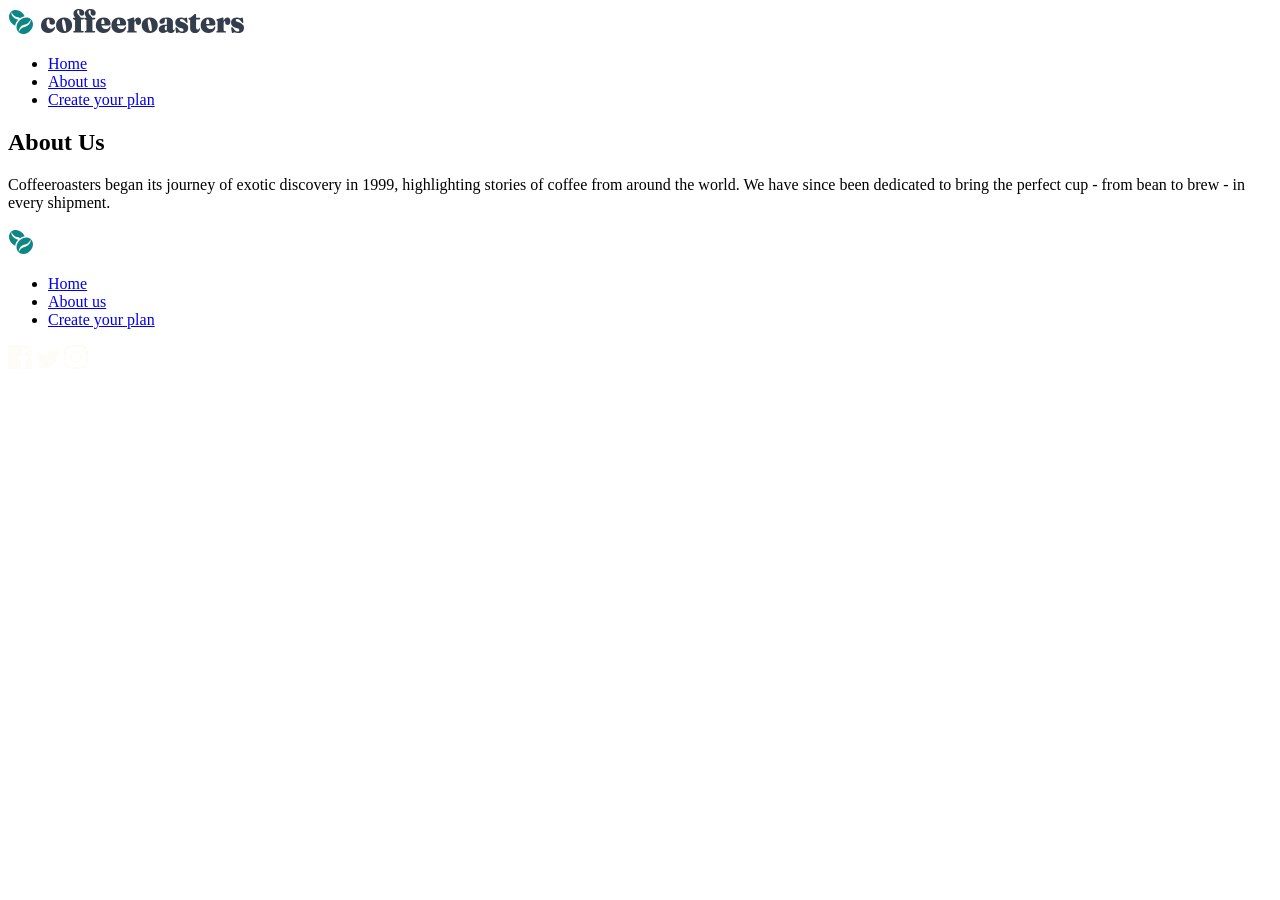
==== about.html @ aa943fb9 "Preliminary Page layouts Added the home page and is almost complete. Added the about and plan page (" ====
<!DOCTYPE html>
<html lang="en">
<head>
    <meta charset="UTF-8">
    <meta http-equiv="X-UA-Compatible" content="IE=edge">
    <meta name="viewport" content="width=device-width, initial-scale=1.0">
    <link rel="stylesheet" href="css/styles.css">
    <title>Coffeeroasters | Home</title>
</head>
<body class="container">
    <header>
        <nav>
            <div class="logo-dropdown flex">
                <a href="/home.html"><img class="logo-img" src="images/shared/desktop/logo.svg" alt="Company Logo"></a>
                <div id="nav-dropdown" class="nav-dropdown-closed"></div>
            </div>
            <div id="nav-links" class="nav-links hidden">
                <ul class="nav-ul">
                    <li><a class="nav-a" href="/home.html">Home</a></li>
                    <li><a class="nav-a" href="/about.html">About us</a></li>
                    <li><a class="nav-a" href="/plan.html">Create your plan</a></li>
                </ul>
            </div>
        </nav>
    </header>
    <main>
        <section class="about-img hero-section border-radius-10 text-cream">
            <div class="hero-section-text flow">
                <h1 class="hero-section-text-h2 ff-fraunces">About Us</h1>
                <p class="hero-section-text-p">Coffeeroasters began its journey of exotic discovery in 1999, 
                    highlighting stories of coffee from around the world. We have since been dedicated to bring 
                    the perfect cup - from bean to brew - in every shipment.
                </p>
            </div>
        </section>
    </main>
    <footer>
        <nav class="nav-footer flex bg-dark-grey-blue">
            <a href="/home.html"><img class="footer-logo-img" src="images/shared/desktop/logo-white-text.svg" alt="Company Logo"></a>
            <div class="nav-footer-links">
                <ul class="nav-footer-links-ul flex">
                    <li><a class="nav-footer-links-a" href="/home.html">Home</a></li>
                    <li><a class="nav-footer-links-a" href="/about.html">About us</a></li>
                    <li><a class="nav-footer-links-a" href="/plan.html">Create your plan</a></li>
                </ul>
            </div>
            <div class="social-media-links flex">
                <a href="#"><svg xmlns="http://www.w3.org/2000/svg" width="24" height="24"><path fill="#FEFCF7" d="M22.675 0H1.325C.593 0 0 .593 0 1.325v21.351C0 23.407.593 24 1.325 24H12.82v-9.294H9.692v-3.622h3.128V8.413c0-3.1 1.893-4.788 4.659-4.788 1.325 0 2.463.099 2.795.143v3.24l-1.918.001c-1.504 0-1.795.715-1.795 1.763v2.313h3.587l-.467 3.622h-3.12V24h6.116c.73 0 1.323-.593 1.323-1.325V1.325C24 .593 23.407 0 22.675 0z"/></svg></a>
                <a href="#"><svg xmlns="http://www.w3.org/2000/svg" width="24" height="20"><path fill="#FEFCF7" d="M24 2.557a9.83 9.83 0 01-2.828.775A4.932 4.932 0 0023.337.608a9.864 9.864 0 01-3.127 1.195A4.916 4.916 0 0016.616.248c-3.179 0-5.515 2.966-4.797 6.045A13.978 13.978 0 011.671 1.149a4.93 4.93 0 001.523 6.574 4.903 4.903 0 01-2.229-.616c-.054 2.281 1.581 4.415 3.949 4.89a4.935 4.935 0 01-2.224.084 4.928 4.928 0 004.6 3.419A9.9 9.9 0 010 17.54a13.94 13.94 0 007.548 2.212c9.142 0 14.307-7.721 13.995-14.646A10.025 10.025 0 0024 2.557z"/></svg></a>
                <a href="#"><svg xmlns="http://www.w3.org/2000/svg" width="24" height="24"><path fill="#FEFCF7" d="M12 2.163c3.204 0 3.584.012 4.85.07 3.252.148 4.771 1.691 4.919 4.919.058 1.265.069 1.645.069 4.849 0 3.205-.012 3.584-.069 4.849-.149 3.225-1.664 4.771-4.919 4.919-1.266.058-1.644.07-4.85.07-3.204 0-3.584-.012-4.849-.07-3.26-.149-4.771-1.699-4.919-4.92-.058-1.265-.07-1.644-.07-4.849 0-3.204.013-3.583.07-4.849.149-3.227 1.664-4.771 4.919-4.919 1.266-.057 1.645-.069 4.849-.069zM12 0C8.741 0 8.333.014 7.053.072 2.695.272.273 2.69.073 7.052.014 8.333 0 8.741 0 12c0 3.259.014 3.668.072 4.948.2 4.358 2.618 6.78 6.98 6.98C8.333 23.986 8.741 24 12 24c3.259 0 3.668-.014 4.948-.072 4.354-.2 6.782-2.618 6.979-6.98.059-1.28.073-1.689.073-4.948 0-3.259-.014-3.667-.072-4.947-.196-4.354-2.617-6.78-6.979-6.98C15.668.014 15.259 0 12 0zm0 5.838a6.162 6.162 0 100 12.324 6.162 6.162 0 000-12.324zM12 16a4 4 0 110-8 4 4 0 010 8zm6.406-11.845a1.44 1.44 0 100 2.881 1.44 1.44 0 000-2.881z"/></svg></a>
            </div>
        </nav>
    </footer>
    <script src="JS/app.js"></script>
</body>
</html>
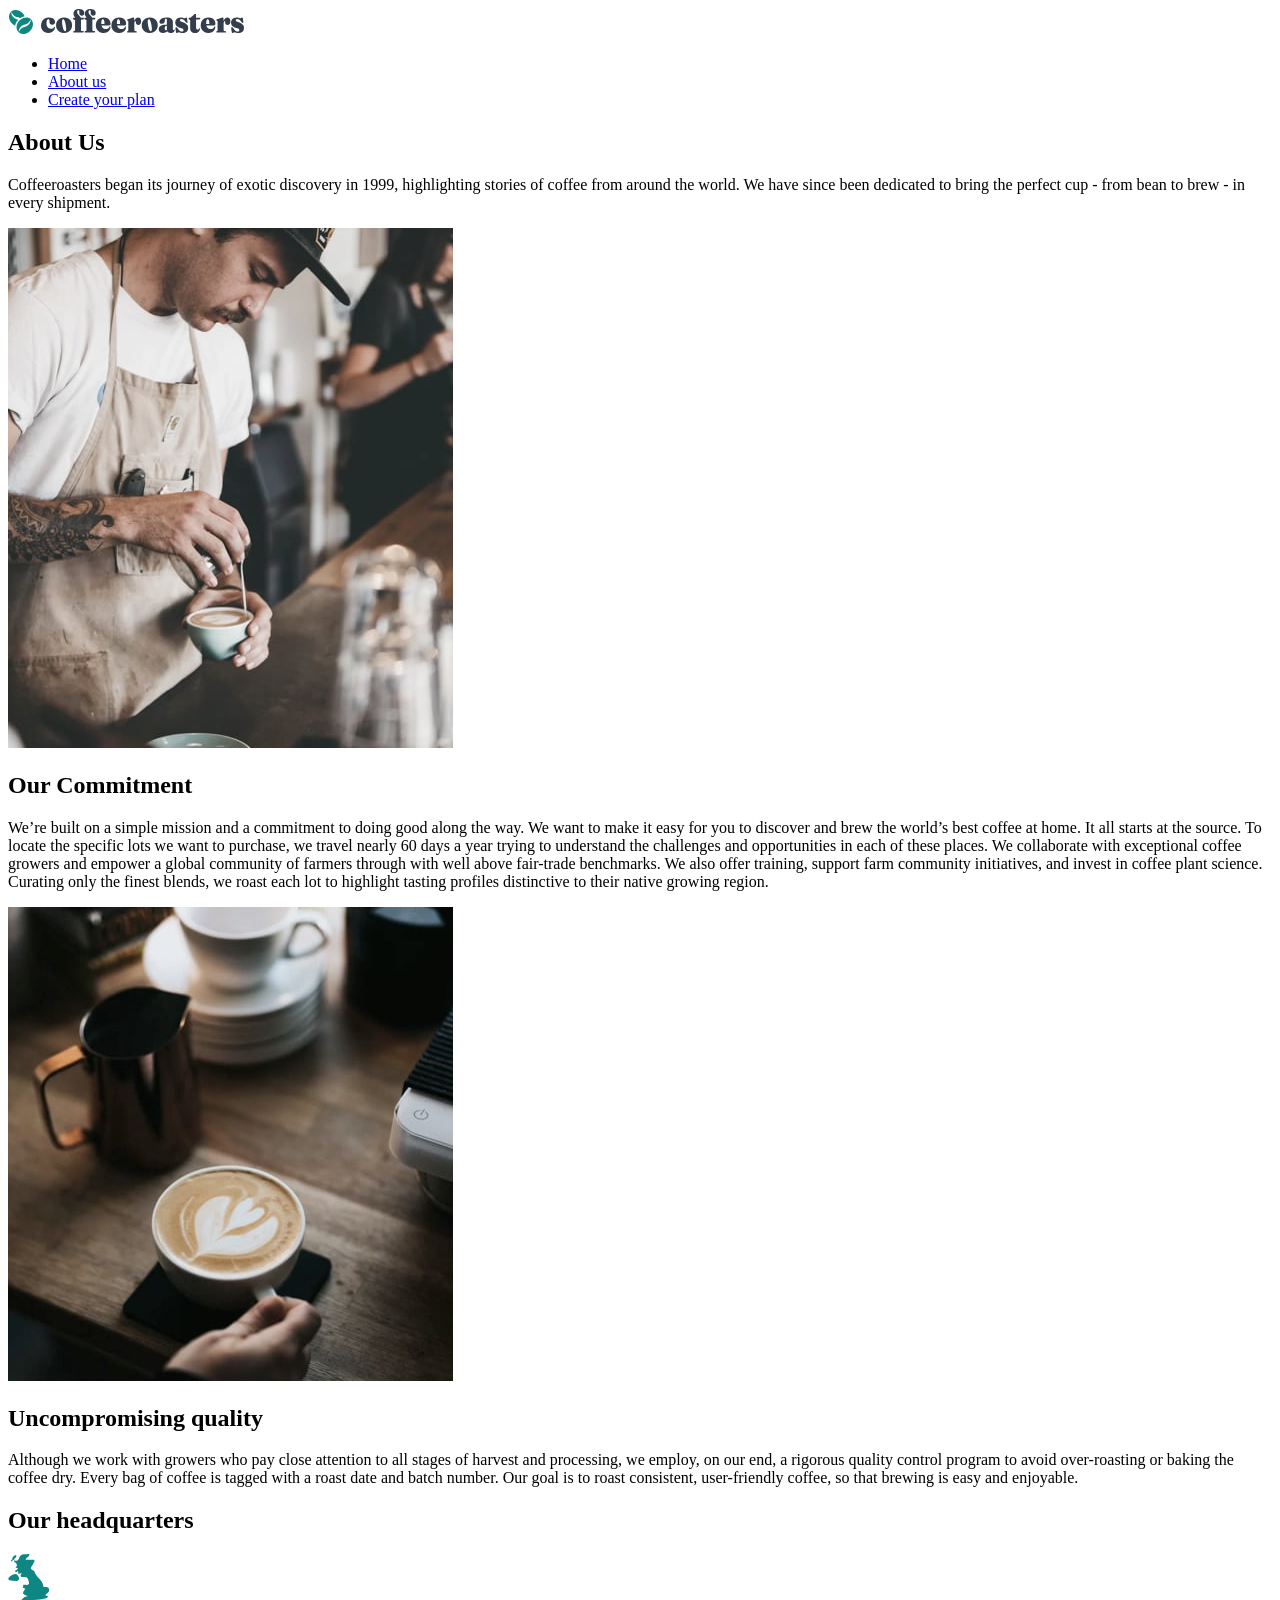
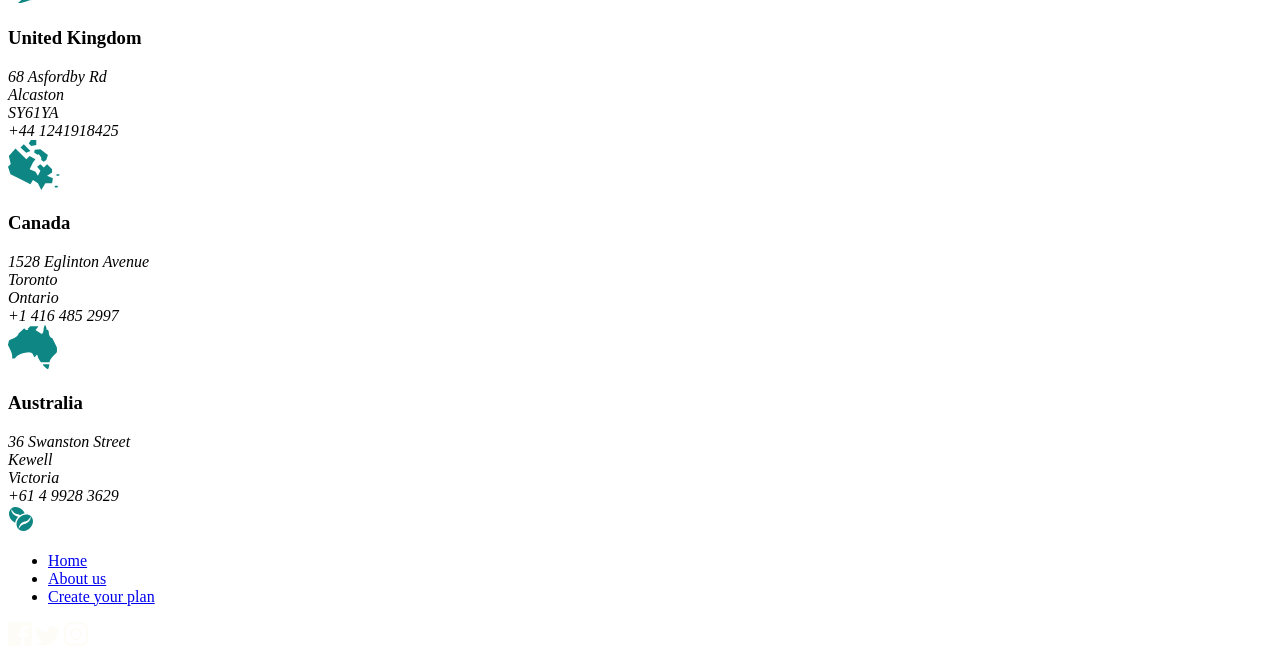
==== commit ba0d8b9c: "About Page Completed" ====
--- a/about.html
+++ b/about.html
@@ -23,6 +23,7 @@
             </div>
         </nav>
     </header>
+
     <main>
         <section class="about-img hero-section border-radius-10 text-cream">
             <div class="hero-section-text flow">
@@ -33,7 +34,88 @@
                 </p>
             </div>
         </section>
+
+        <section class="our-commitment flex">
+            <picture class="our-commitment-picture">
+                <source class="our-commitment-img" media="(min-width: 1280px)" srcset="images/about/desktop/image-commitment.jpg">
+                <source class="our-commitment-img" media="(min-width: 768px)" srcset="images/about/tablet/image-commitment.jpg">
+                <img class="our-commitment-img" src="images/about/mobile/image-commitment.jpg" alt="">
+            </picture>
+            <div class="our-commitment-text">
+                <h2 class="our-commitment-text-h2 ff-fraunces">Our Commitment</h2>
+                <p class="our-commitment-text-p">
+                    We’re built on a simple mission and a commitment to doing 
+                    good along the way. We want to make it easy for you to discover 
+                    and brew the world’s best coffee at home. It all starts at the 
+                    source. To locate the specific lots we want to purchase, we travel 
+                    nearly 60 days a year trying to understand the challenges and opportunities 
+                    in each of these places. We collaborate with exceptional coffee growers 
+                    and empower a global community of farmers through with well above 
+                    fair-trade benchmarks. We also offer training, support farm community 
+                    initiatives, and invest in coffee plant science. Curating only the finest 
+                    blends, we roast each lot to highlight tasting profiles distinctive to 
+                    their native growing region.
+                </p>
+            </div>
+        </section>
+
+        <section class="quality text-cream ">
+            <picture class="quality-picture">
+                <source class="quality-img" media="(min-width: 1280px)" srcset="images/about/desktop/image-quality.jpg">
+                <source class="quality-img" media="(min-width: 768px)" srcset="images/about/tablet/image-quality.jpg">
+                <img class="quality-img" src="images/about/mobile/image-quality.jpg" alt="">
+            </picture>
+            <div class="bg-dark-grey-blue border-radius-10">
+                <div class="quality-text flow">
+                    <h2 class="quality-h2 ff-fraunces">Uncompromising quality</h2>
+                    <p class="quality-p">Although we work with growers who pay close attention to
+                        all stages of harvest and processing, we employ, on our end, a rigorous
+                        quality control program to avoid over-roasting or baking the coffee dry.
+                        Every bag of coffee is tagged with a roast date and batch number. Our goal
+                        is to roast consistent, user-friendly coffee, so that brewing is easy and enjoyable.
+                    </p>
+                </div>
+            </div>
+        </section>
+
+        <section class="our-headquarters three-item-layout">
+            <h2 class="ff-fraunces text-grey">Our headquarters</h2>
+            <div class="three-item-layout-container flex">
+                <div class="three-item-layout-item flow">
+                    <img class="our-headquarters-img" src="images/about/desktop/illustration-uk.svg">
+                    <h3 class="ff-fraunces fs-600">United Kingdom</h3>
+                    <address>
+                        68 Asfordby Rd<br>
+                        Alcaston<br>
+                        SY61YA<br>
+                        +44 1241918425
+                    </address>
+                </div>
+                <div class="three-item-layout-item flow">
+                    <img class="our-headquarters-img" src="images/about/desktop/illustration-canada.svg">
+                    <h3 class="ff-fraunces fs-600">Canada</h3>
+                    <address>
+                        1528 Eglinton Avenue<br>
+                        Toronto<br>
+                        Ontario<br>
+                        +1 416 485 2997
+                    </address>
+                </div>
+                <div class="three-item-layout-item flow">
+                    <img class="our-headquarters-img" src="images/about/desktop/illustration-australia.svg">
+                    <h3 class="ff-fraunces fs-600">Australia</h3>
+                    <address>
+                        36 Swanston Street<br>
+                        Kewell<br>
+                        Victoria<br>
+                        +61 4 9928 3629
+                    </address>
+                </div>
+            </div>
+        </section>
+       
     </main>
+
     <footer>
         <nav class="nav-footer flex bg-dark-grey-blue">
             <a href="/home.html"><img class="footer-logo-img" src="images/shared/desktop/logo-white-text.svg" alt="Company Logo"></a>
@@ -51,6 +133,6 @@
             </div>
         </nav>
     </footer>
-    <script src="JS/app.js"></script>
+    <script src="js/app.js"></script>
 </body>
 </html>
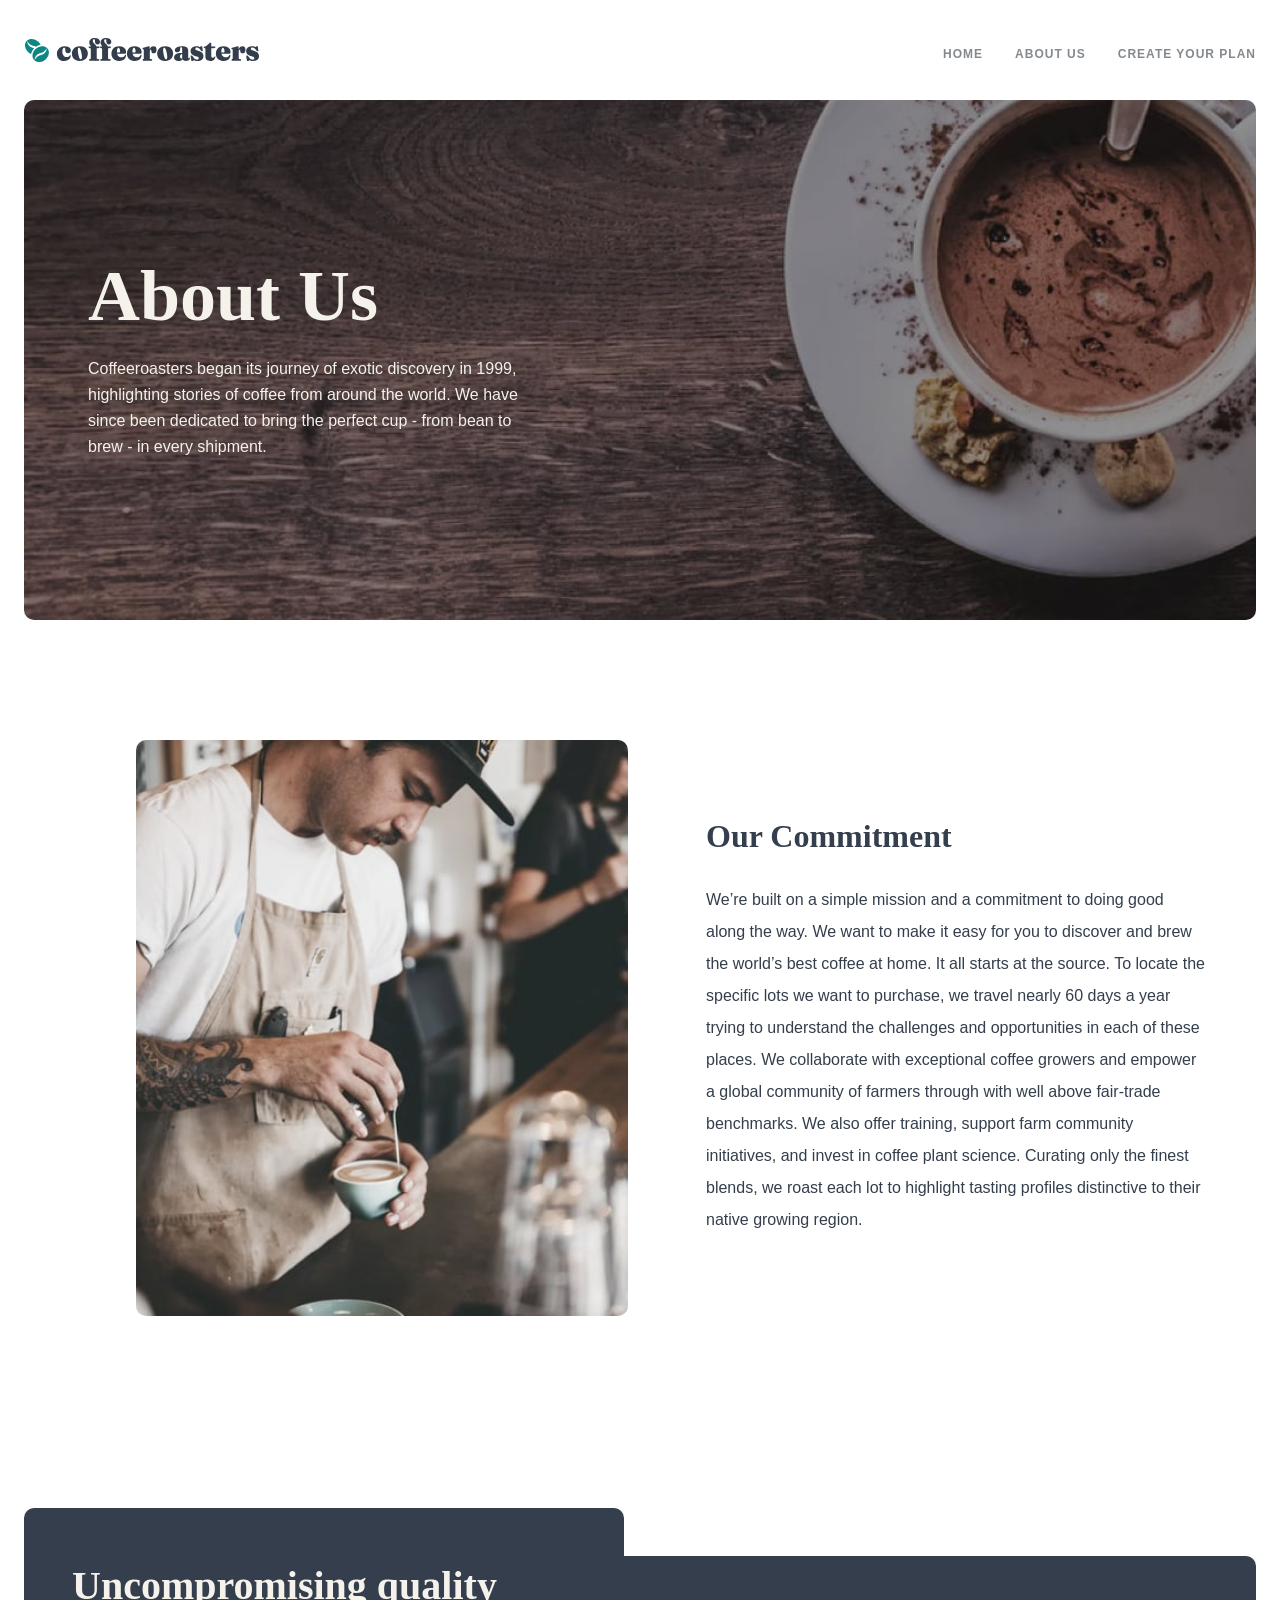
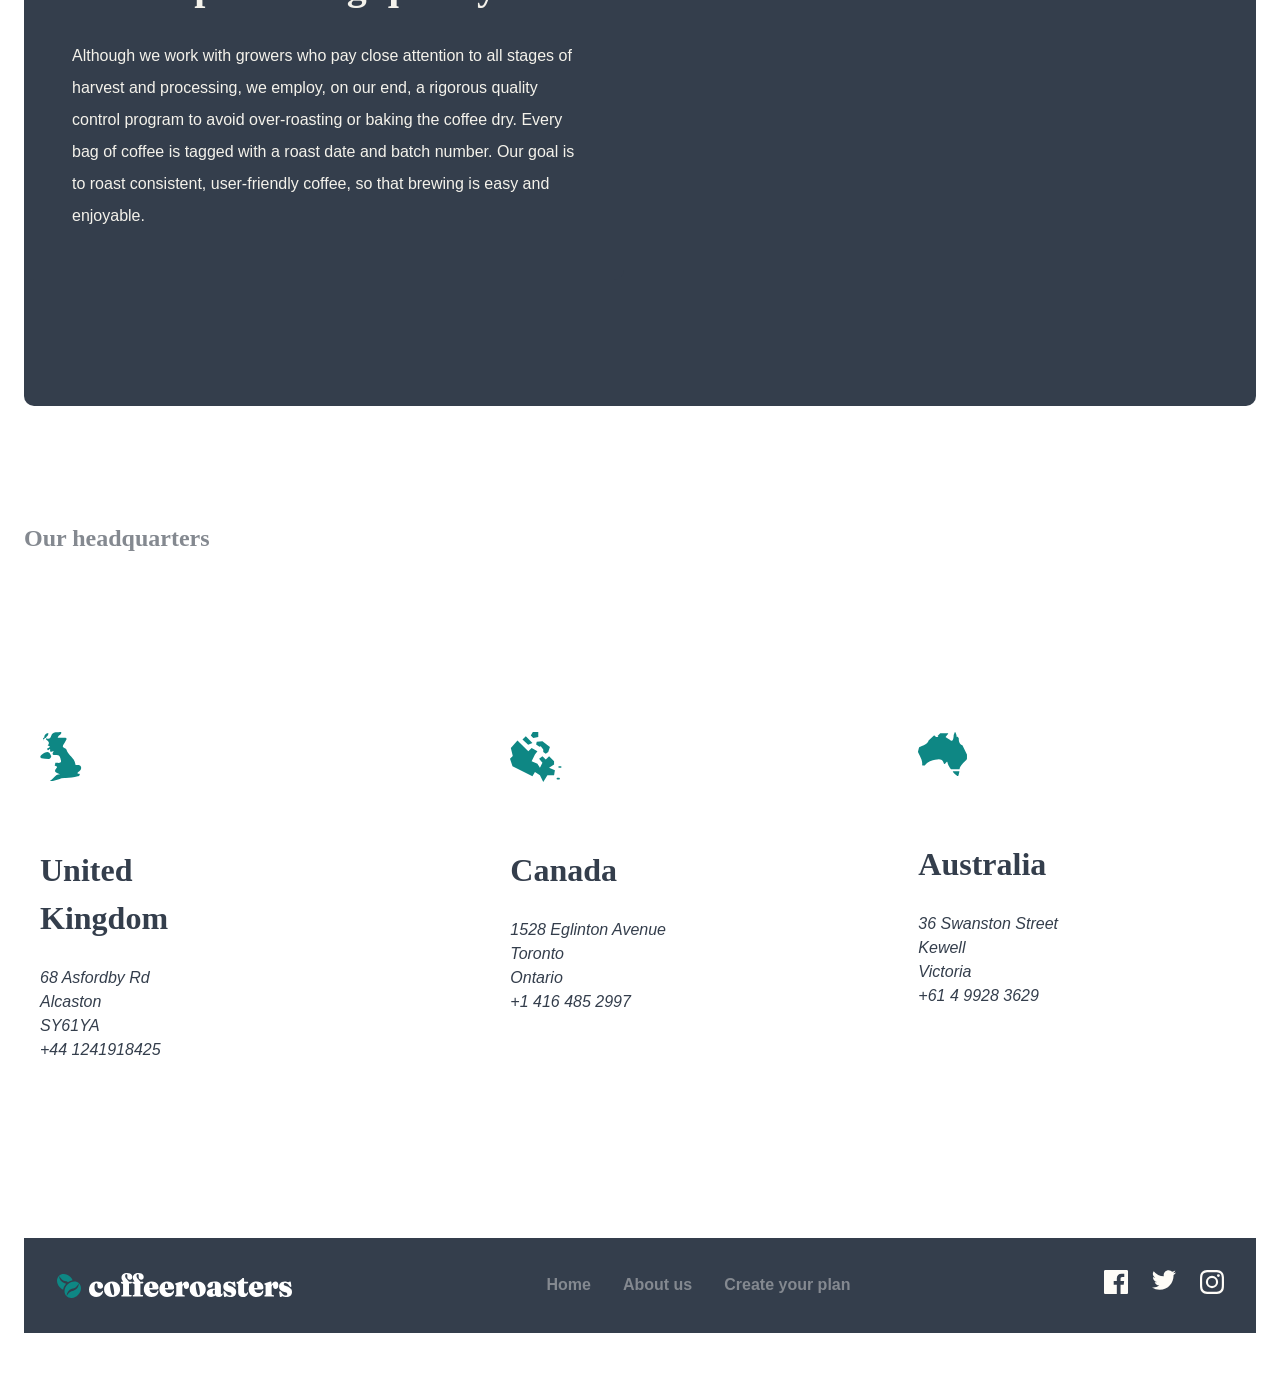
==== commit 92d8393c: "Functionality in create plan added" ====
--- a/about.html
+++ b/about.html
@@ -80,7 +80,7 @@
 
         <section class="our-headquarters three-item-layout">
             <h2 class="ff-fraunces text-grey">Our headquarters</h2>
-            <div class="three-item-layout-container flex">
+            <div class="three-item-layout-container about flex">
                 <div class="three-item-layout-item flow">
                     <img class="our-headquarters-img" src="images/about/desktop/illustration-uk.svg">
                     <h3 class="ff-fraunces fs-600">United Kingdom</h3>
--- a/css/styles.css
+++ b/css/styles.css
@@ -0,0 +1,874 @@
+@import url('https://fonts.googleapis.com/css2?family=Barlow:wght@400;700&family=Fraunces:opsz,wght@9..144,400;9..144,700;9..144,900&display=swap');
+
+:root{
+
+    /* Colors */
+    --clr-dark-cyan: 179, 81%, 29%;
+    --clr-light-cyan: 178, 55%, 61%;
+    --clr-dark-grey-blue: 215, 19%, 25%;
+    --clr-pale-orange: 25, 94%, 86%;
+    --clr-light-cream: 43, 78%, 98%;
+    --clr-grey: 215, 5%, 54%;
+    --clr-cream: 43, 30%, 94%;
+
+    /* font-family */
+    --ff-barlow: 'Barlow', sans-serif;
+    --ff-fraunces: 'Fraunces', serif;
+
+    /* font-sizes */
+    --fs-900: 9.375rem;
+    --fs-800: 4.5rem;
+    --fs-700: 2.5rem;
+    --fs-600: 2rem;
+    --fs-500: 1.5rem;
+    --fs-400: 1rem;
+    --fs-300: .75rem;
+
+    /* line-heights */
+    --line-h-800: 4.5rem;   /*h1*/
+    --line-h-700: 3rem;     /*h2*/
+    --line-h-600: 2.25rem;  /*h3*/
+    --line-h-500: 2rem;     /*h4*/
+    --line-h-400: 1.625rem; /*p*/
+    --line-h-300: .9375rem; /*nav*/
+    
+    /* font-weight */
+    --fw-black: 900;
+    --fw-bold: 700;
+    --fw-regular: 400;   
+}
+
+/* ------------------- */
+/* Resets              */
+/* ------------------- */
+
+/* Box sizing */
+*, 
+*::before, 
+*::after{
+    box-sizing: border-box;
+}
+
+/* Reset Margins */
+h1, 
+h2, 
+h3, 
+h4, 
+h5, 
+h6, 
+p, 
+figure, 
+picture{
+    margin: 0
+}
+
+/* sets up the body */
+
+body{
+    margin-inline: auto;
+    line-height: 1.5;
+    color: hsl(var(--clr-dark-grey-blue));
+    font-family: var(--ff-barlow);
+}
+
+/* Images are now easier to work with */
+
+img, 
+picture{
+    max-width: 100%;
+    display: block;
+}
+
+/* Makes it so you don't have to set the font on these elements all the time*/
+input, 
+button, 
+select, 
+textarea{
+    font: inherit
+}
+
+/* ------------------- */
+/*      Utilities      */
+/* ------------------- */
+
+/* general */
+
+.flex {
+	display: flex;
+	gap: var(--gap, 1rem);
+}
+
+.grid {
+	display: grid;
+	gap: var(--gap, 1rem)
+}
+
+.container {
+	padding-inline: 1.5em;
+	margin-inline: auto;
+	max-width: 80rem;
+}
+
+.flow > *:not(:first-child) {
+	margin-top: 1.5rem;
+}
+
+.border-radius-10{border-radius: 0.625rem;}
+
+.border-radius-8{border-radius: .5rem;}
+
+/* colors */
+
+.bg-dark-cyan{background-color: hsl(var(--clr-dark-cyan));}
+.bg-light-cyan{background-color: hsl(var(--clr-light-cyan));}
+.bg-dark-grey-blue{background-color: hsl(var(--clr-dark-grey-blue));}
+.bg-pale-orange{background-color: hsl(var(--clr-pale-orange));}
+.bg-light-cream{background-color: hsl(var(--clr-light-cream));}
+.bg-cream{background-color: hsl(var(--clr-cream));}
+.bg-grey{background-color: hsl(var(--clr-grey));}
+
+.text-dark-cyan{color: hsl(var(--clr-dark-cyan));}
+.text-dark-grey-blue{color: hsl(var(--clr-dark-grey-blue));}
+.text-pale-orange{color: hsl(var(--clr-pale-orange));}
+.text-light-cream{color: hsl(var(--clr-light-cream));}
+.text-cream{color: hsl(var(--clr-cream));}
+.text-grey{color: hsl(var(--clr-grey));}
+
+/* typography */
+
+.uppercase{text-transform: uppercase;}
+.lowercase{text-transform: lowercase;}
+
+.ff-barlow{font-family: var(--ff-barlow);}
+.ff-fraunces{font-family: var(--ff-fraunces);}
+
+.fs-900{font-size: var(--fs-900);}
+.fs-800{font-size: var(--fs-800);}
+.fs-700{font-size: var(--fs-700);}
+.fs-600{font-size: var(--fs-600);}
+.fs-500{font-size: var(--fs-500);}
+.fs-400{font-size: var(--fs-400);}
+.fs-300{font-size: var(--fs-300);}
+
+.line-h-800{line-height: var(--line-h-800);}
+.line-h-700{line-height: var(--line-h-700);}
+.line-h-600{line-height: var(--line-h-600);}
+.line-h-500{line-height: var(--line-h-500);}
+.line-h-400{line-height: var(--line-h-400);}
+.line-h-300{line-height: var(--line-h-300);}
+
+.fw-black{font-weight: var(--fw-black);}
+.fw-bold{font-weight: var(--fw-bold);}
+.fw-regular{font-weight: var(--fw-regular);}
+
+.letter-spacing-1{letter-spacing: 1px;}
+
+.paragraph-break{
+    margin-top: 21px;
+}
+
+ul{
+    margin: 0;
+    padding: 0;
+    list-style: none;
+}
+
+a{
+    text-decoration: none;
+    transition: color 500ms;
+}
+
+a:hover{
+    color: hsl(var(--clr-dark-grey-blue));
+}
+
+/* ------------------- */
+/*      Components     */
+/* ------------------- */
+
+/*Button*/
+.btn{
+   width: 217px;
+   height: 56px;
+   border: none;
+   cursor: pointer;
+   font-size: 1.125rem;
+   transition: background-color 300ms ease-in-out;
+}
+
+.btn:hover,  
+.btn:active{
+    background-color: hsl(var(--clr-light-cyan));
+}
+
+.btn-disabled{
+    width: 217px;
+    height: 56px;
+    border: none;
+    font-size: 1.125rem;
+    background-color: hsl(var(--clr-grey));
+}
+
+/*Card*/
+.card{
+    width: 228px;
+    height: 250px; 
+    padding: 1.5rem;
+    transition: background-color 300ms ease-in-out;
+    cursor: pointer;
+}
+
+.card:hover,
+.card:focus{
+    background-color: hsl(var(--clr-pale-orange));
+}
+
+.card-active{
+    width: 228px;
+    height: 250px; 
+    padding: 1.5rem;
+    color: hsl(var(--clr-light-cream));
+    background-color: hsl(var(--clr-dark-cyan));
+    cursor: pointer;
+}
+
+/*Accordion Menu*/
+
+.accordion-menu{
+    cursor: pointer;
+}
+
+/*Color Transition*/
+.arrow path{
+    transition: fill 300ms ease-in-out;
+}
+
+/*rotate Transition*/
+.arrow-rotate{
+   transition: transform 300ms ease-in-out;
+   transform: rotate(180deg);
+}
+
+/*Hover Color Transition*/
+.accordion-menu:hover .arrow path,
+.accordion-menu:focus .arrow path{
+    fill: hsl(var(--clr-light-cyan));
+}
+
+.accordion-menu-disabled{
+    opacity: .5;
+    cursor: default;
+}
+
+
+/*Header - All Pages*/
+nav{
+    margin-top: 2rem;
+}
+.logo-dropdown{
+    justify-content: space-between;
+    align-items: center;
+}
+
+.logo-img{
+    width: 165px;
+}
+
+.nav-dropdown-closed, 
+.nav-dropdown-opened{
+    background-size: cover;
+    background-repeat: no-repeat;
+    background-position: center;
+}
+
+.nav-dropdown-closed{
+    background-image: url(../images/shared/mobile/icon-hamburger.svg);
+    width: 16px;
+    height: 15px;
+   
+}
+
+.nav-dropdown-opened{
+    background-image: url(../images/shared/mobile/icon-close.svg);
+    width: 14px;
+    height: 13px;
+}
+
+.nav-links{
+    padding-top: 5rem;
+    position: fixed;
+    top: 4rem;
+    right: 0;
+    left: 0;
+    bottom: 0;
+    text-align: center;
+    background: linear-gradient(white 30%, hsl(0, 0%, 59%, .5));
+}
+
+.nav-ul{
+    font-family: var(--ff-fraunces);
+    font-weight: var(--fw-bold);
+    font-size: var(--fs-500);
+    letter-spacing: 1px;
+    
+}
+
+.nav-ul *:not(:first-child) {
+    margin-top: 1rem;
+}
+
+.nav-a{
+    color: hsl(var(--clr-dark-grey-blue))
+}
+
+.hidden{
+    display: none;
+}
+
+
+/*Hero Section - All Pages*/
+
+main{
+    text-align: center;
+}
+
+.home-img{
+    background-image: url(../images/home/mobile/image-hero-coffeepress.jpg);
+}
+.about-img{
+    background-image: url(../images/about/mobile/image-hero-whitecup.jpg);
+}
+.plan-img{
+    background-image: url(../images/plan/mobile/image-hero-blackcup.jpg);
+}
+
+.hero-section{
+    margin: 2em 0 4em 0;
+    padding: 6em 1.5em;
+    background-size: cover;
+}
+.hero-section-text{
+    max-width: 20rem;
+    margin-inline: auto;
+}
+
+.hero-section-text-h2{
+    font-size: var(--fs-700);
+    line-height: var(--line-h-700);
+}
+.hero-section-text-p{
+    font-size: var(--fs-300);
+    line-height: var(--line-h-400);
+}
+
+/* ------------------- */
+/*      Home Layout    */
+/* ------------------- */
+
+/*Main - our collection*/
+
+.coffee-choices{
+    flex-direction: column;
+    align-items: center;
+    text-align: center;
+}
+
+.coffee-choice-item{
+   margin-bottom: 3rem;
+}
+
+.coffee-choice-img{
+    display: inline-block;
+    width: 60%;
+    max-width: 255px;
+}
+
+.coffee-choice-text{
+    max-width: 280px;
+}
+
+/*Main - why choose us*/
+.why-choose-us{
+    position: relative;
+}
+.why-choose-us-h2{
+    font-size: var(--fs-600);
+}
+.why-choose-us-p{
+    margin-inline: auto;
+    max-width: 550px;
+}
+.card-home-main{
+    position: absolute;
+    top: -20rem;
+    z-index: -1;
+    height: 880px;
+    padding: 4rem 1.5rem;
+    width: 100%;
+}
+.cards{
+    margin-top: 28rem;
+}
+
+.card-home{
+    margin: 1rem 2rem;
+    padding: 4rem 2rem;
+}
+
+
+.card-home > *:not(:first-child),
+.card-home-text > *:not(:first-child){
+	margin-top: 1.5rem;
+}
+
+
+/*Main - How it works*/
+
+.three-item-layout{
+    margin-top: 7.5rem;
+    display: flex;
+    flex-direction: column;
+    gap: 3rem;
+    align-items: center;
+}
+
+.three-item-layout-container{
+    flex-direction: column;
+}
+
+.three-item-layout-item{
+    margin-top: 4rem;
+}
+
+/* ------------------- */
+/*      About Layout   */
+/* ------------------- */
+
+/*Main*/
+
+.our-commitment{
+    margin-top: 7.5rem;
+    flex-direction: column;
+    align-items: center;
+}
+
+.our-commitment-img{
+    border-radius: .625rem;
+    margin: 0 auto;
+    width: 80%;
+    max-width: 500px;
+}
+
+
+.our-commitment-text{
+    margin-top: 3rem;
+    max-width: 500px;
+}
+
+.our-commitment-text-h2{
+    font-size: var(--fs-600);
+}
+
+.our-commitment-text-p{
+    margin-top: 2rem;
+}
+
+.quality{
+    margin-top: 12rem;
+    position: relative; 
+}
+
+.quality-img{
+    border-radius: .625rem;
+    margin-inline: auto;
+    width: 85%;
+    max-width: 700px;
+}
+
+
+.quality-text::before{
+    content: '';
+    position: absolute;
+    top: 3rem;
+    right: 0;
+    left: 0;
+    z-index: -1;
+    background-color: hsl(var(--clr-dark-grey-blue));
+    border-radius: .625rem .625rem 0 0;
+    height: 300px;
+    width: 100%;
+}
+
+.quality-text{
+    border-radius: 0 0 .625rem .625rem;
+    padding: 4rem 2rem;
+    margin: 0 auto;
+    width: 100%;
+    max-width: 600px;
+}
+
+.quality-h2{
+    font-size: var(--fs-600);
+}
+.quality-p{
+    line-height: var(--line-h-500);
+}
+
+.our-headquarters{
+    margin-top: 15rem;
+}
+.our-headquarters-img{
+    margin: 0 auto 4rem;
+}
+/*Footer - all pages*/
+
+.nav-footer{
+    margin-top: 7.5rem;
+    margin-bottom: 2rem;
+    padding: 4rem;
+    flex-direction: column;
+    align-items: center;
+    text-align: center;
+    gap: 2rem;
+}
+.nav-footer-links-ul{
+    flex-direction: column;
+    gap: 1rem;
+}
+.nav-footer-links-a{
+    color: hsl(var(--clr-grey));
+    font-weight: var(--fw-bold);
+}
+.nav-footer-links-a:hover{
+    color: hsl(var(--clr-light-cream))
+}
+.social-media-links{
+    gap: 1.5rem;
+}
+
+
+
+
+@media(min-width: 768px){ 
+    /* ------------------- */
+    /*      Home Layout    */
+    /* ------------------- */
+
+    /*Header*/
+    nav{
+        display: flex;
+        justify-content: space-between;
+        align-items: center;
+    }
+    .logo-img{
+        width: 236px;
+    }
+    .nav-dropdown-closed{
+        display: none;
+    }
+    .nav-dropdown-opened{
+        display: none;
+    }
+    .nav-links{
+        padding-top: 0;
+        position: static;
+        text-align: left;
+        background: none;
+    }
+    .nav-ul{
+        display: flex;
+        align-items: center;
+        gap: 2rem;
+        text-transform: uppercase;
+        font-family: var(--ff-barlow);
+        font-weight: var(--fw-bold);
+       
+    }
+    .nav-a{
+        color: hsl(var(--clr-grey));
+        font-size: var(--fs-300);
+        letter-spacing: 1px;
+    }
+    .nav-ul *:not(:first-child) {
+        margin-top: 0;
+    }
+
+    .hidden{
+        display: block;
+    }
+
+    /*Main*/
+
+    .home-img{
+        background-image: url(../images/home/tablet/image-hero-coffeepress.jpg);
+    }
+    .about-img{
+        background-image: url(../images/about/tablet/image-hero-whitecup.jpg);
+    }
+    .plan-img{
+        background-image: url(../images/plan/tablet/image-hero-blackcup.jpg);
+    }
+    
+    .hero-section{
+        padding: 10em 4em;
+        text-align: left;
+    }
+
+    .hero-section-text{
+        margin: 0;
+    }
+
+    /*Main - our collection*/
+
+    .coffee-choices{
+        text-align: left;
+    }
+
+    .coffee-choice-item{
+        display: flex;
+        align-items: center;
+        gap: 2.25rem;
+        
+    }
+
+    .coffee-choice-img{
+        display: block;
+    }
+
+    .coffee-choice-text{
+        display: flex;
+        flex-direction: column;
+        gap: 2rem;
+        margin-inline: 0;
+    }
+
+    /*Main - why choose us*/
+
+    .cards{
+        margin-inline: auto;
+    }
+    .card-home-main{
+        height: 700px;
+    }
+
+    .card-home{
+        display: flex;
+        align-items: center;
+        justify-content: center;
+        gap: 4rem;
+        margin: 1rem 4.5rem;
+        padding: 4rem 2rem;
+    }
+
+    .card-home-text{
+        text-align: left;
+        width: 400px;
+    }
+
+    /*Main - How it works*/
+
+    .three-item-layout{
+        text-align: left;
+        align-items: stretch;
+        max-width: 1050px;
+        margin-top: 7.5rem;
+    }
+
+    .step-status-bar{
+        margin-top: 3rem;
+        width: 78%;
+        justify-content: space-between;
+        border-bottom: 2px solid hsl(var(--clr-pale-orange));
+    }
+
+    .step-status-circle{
+        transform: translateY(15px);
+        width: 30px;
+        height: 30px;
+        background-color: hsl(var(--clr-light-cream));
+        border-radius: 50%;
+        border: 2px solid hsl(var(--clr-dark-cyan));
+    }
+        
+
+    .three-item-layout-container{
+        flex-direction: row;
+        justify-content: space-between;
+        align-items: stretch;
+        margin-top: 3rem;
+        
+    }
+    
+    .three-item-layout-item{
+        padding: 1rem;
+        max-width: 250px;
+    }
+
+    /* ------------------- */
+    /*      About Layout   */
+    /* ------------------- */
+    
+    /*Main*/
+
+    .our-commitment{
+        flex-direction: row;
+        justify-content: center;
+        text-align: left;
+        line-height: var(--line-h-500);
+
+    }
+    .our-commitment-picture{
+        width: 50%;
+    }
+
+    .our-commitment-img{
+        margin-inline: left;
+        max-width: 300px;
+    }
+
+    .our-commitment-text{
+        margin-top: 0;
+        width: 50%;
+    }
+
+    .our-commitment-text-p{
+        margin-top: 2rem;
+        
+    }
+
+    .quality-text::before{
+        top: 10rem;
+    }
+
+    .quality-text{
+        padding: 5rem 2rem;
+    }
+
+    .quality-h2{
+        font-size: var(--fs-700);
+    }
+
+    .our-headquarters{
+        margin-top: 15rem;
+    }
+
+    .our-headquarters-img{
+        margin: 0 auto 4rem 0;
+    }
+
+    /*Footer*/
+
+    .nav-footer-links-ul{
+        flex-direction: row;
+        gap: 2rem;
+    }
+}
+
+@media(min-width: 1280px){
+    /*Main*/
+
+    .home-img{
+        background-image: url(../images/home/desktop/image-hero-coffeepress.jpg);
+    }
+    .about-img{
+        background-image: url(../images/about/desktop/image-hero-whitecup.jpg);
+    }
+    .plan-img{
+        background-image: url(../images/plan/desktop/image-hero-blackcup.jpg);
+    }
+    
+    .hero-section-text{
+        max-width: 28rem;
+    }
+    .hero-section-text-h2{
+        font-size: var(--fs-800);
+        line-height: var(--line-h-800);
+    }
+    .hero-section-text-p{
+        font-size: var(--fs-400);
+        line-height: var(--line-h-400);
+    }
+
+    /*Main - our collection*/
+
+    .coffee-choices{
+        margin-top: 10rem;
+        flex-direction: row;
+        justify-content: space-around;
+        text-align: center;
+    }
+    .coffee-choice-item{
+        display: block;
+        
+    }
+    .coffee-choice-img{
+        margin-bottom: 4rem;
+        width: 255px;
+        display: inline-block;
+    }
+
+     /*Main - why choose us*/
+    .card-home-main{
+        height: 575px;
+    }
+
+    .cards{
+        display: flex;
+        justify-content: center;
+        gap: 2rem;
+        margin-top: 28rem 2rem 0 2rem;
+     }
+    .card-home{
+        display: block;
+        width: 350px;
+        height: 380px;
+        margin: 0;
+    }
+    .card-home-text{
+        text-align: center;
+        width: auto;
+        font-size: var(--fs-400);
+    }
+    .why-choose-us-h2{
+        font-size: var(--fs-700);
+    }
+    .why-choose-us-p{
+        font-size: var(--fs-400);
+    }
+
+    /* ------------------- */
+    /*      About Layout   */
+    /* ------------------- */
+    .our-commitment-img{
+        margin-inline: right;
+        max-width: 500px;
+    }
+
+    .quality{
+        display: flex;
+        flex-direction: row-reverse;
+        justify-content: space-between;
+        align-items:flex-end;
+    }
+    .quality-text::before{
+        top: 3rem;
+        border-radius: .625rem;
+        height: 450px;
+    }
+    .quality-text{
+        padding: 3rem;
+        text-align: left;
+    }
+
+    .our-headquarters{
+        margin-top: 15rem;
+    }
+
+    .nav-footer{
+        flex-direction: row;
+        padding: 2rem;
+        align-items: center;
+        margin-top: 10rem;
+    }
+}
+
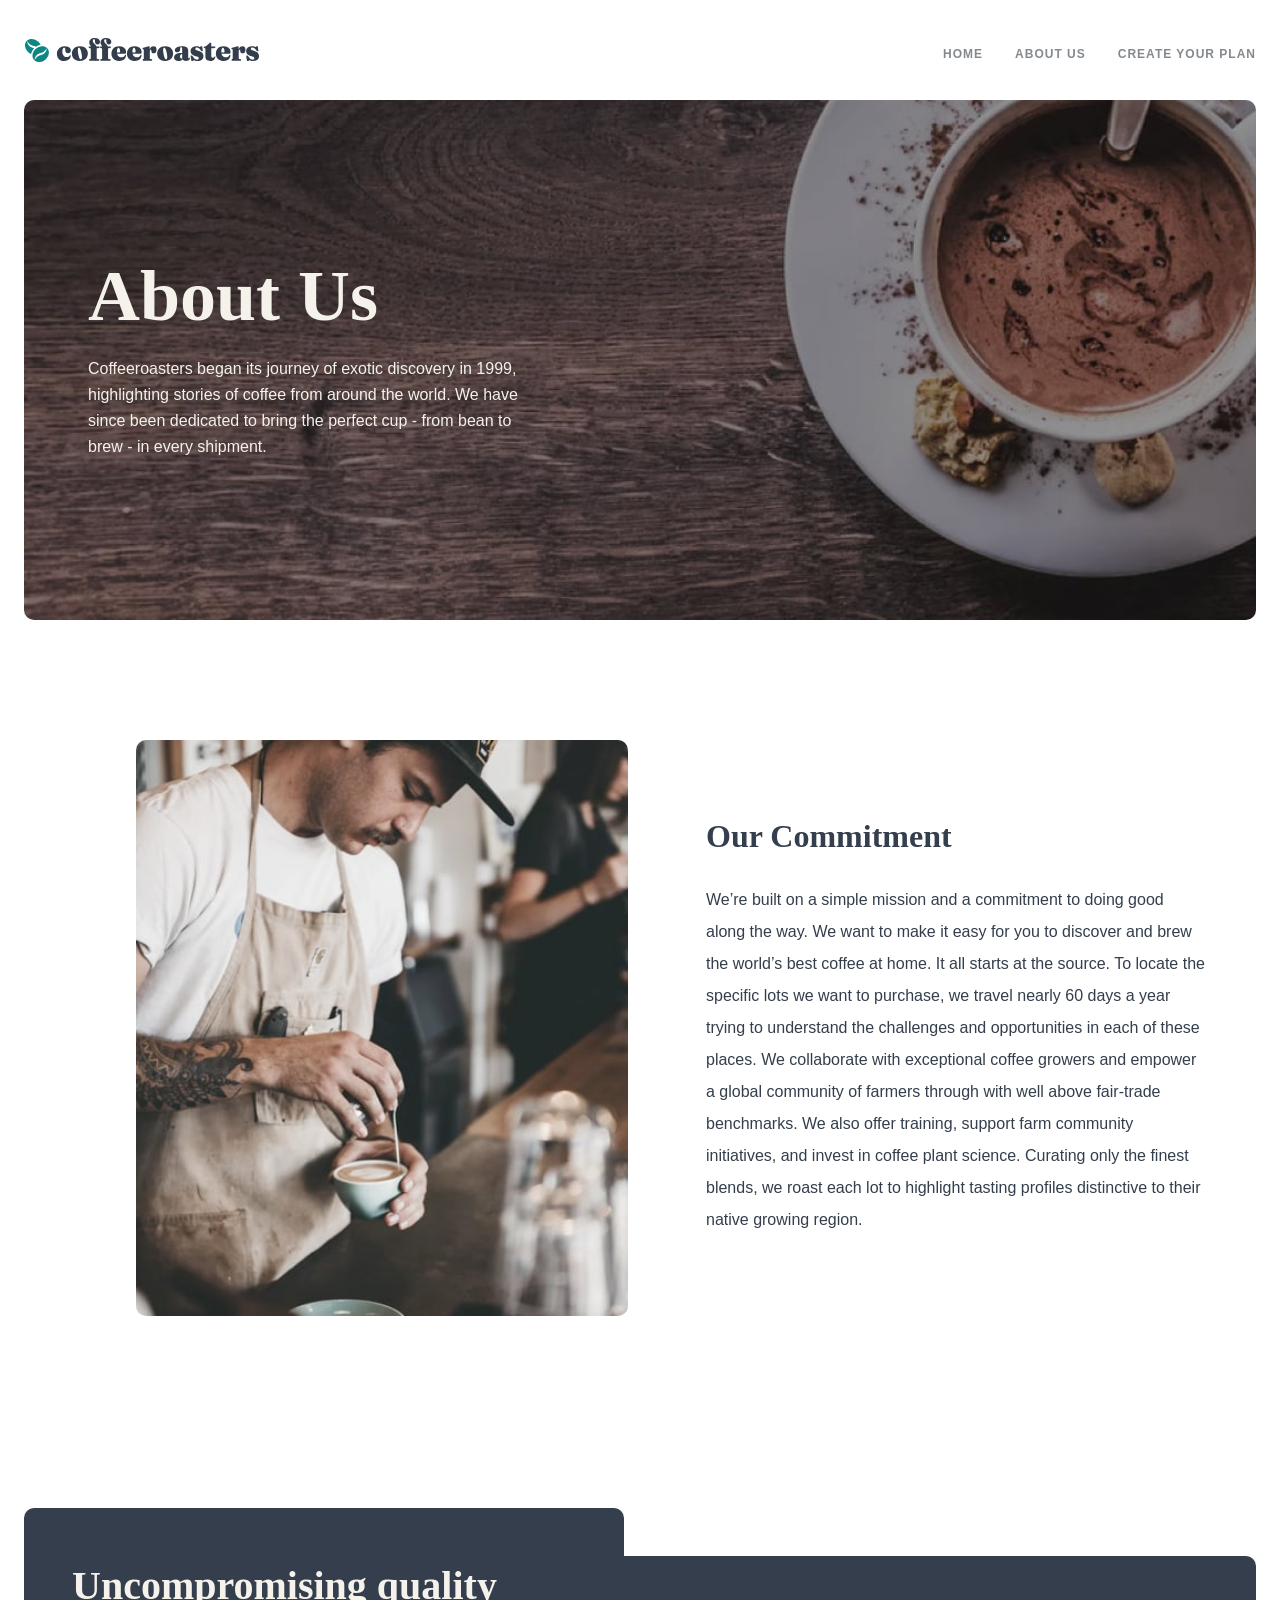
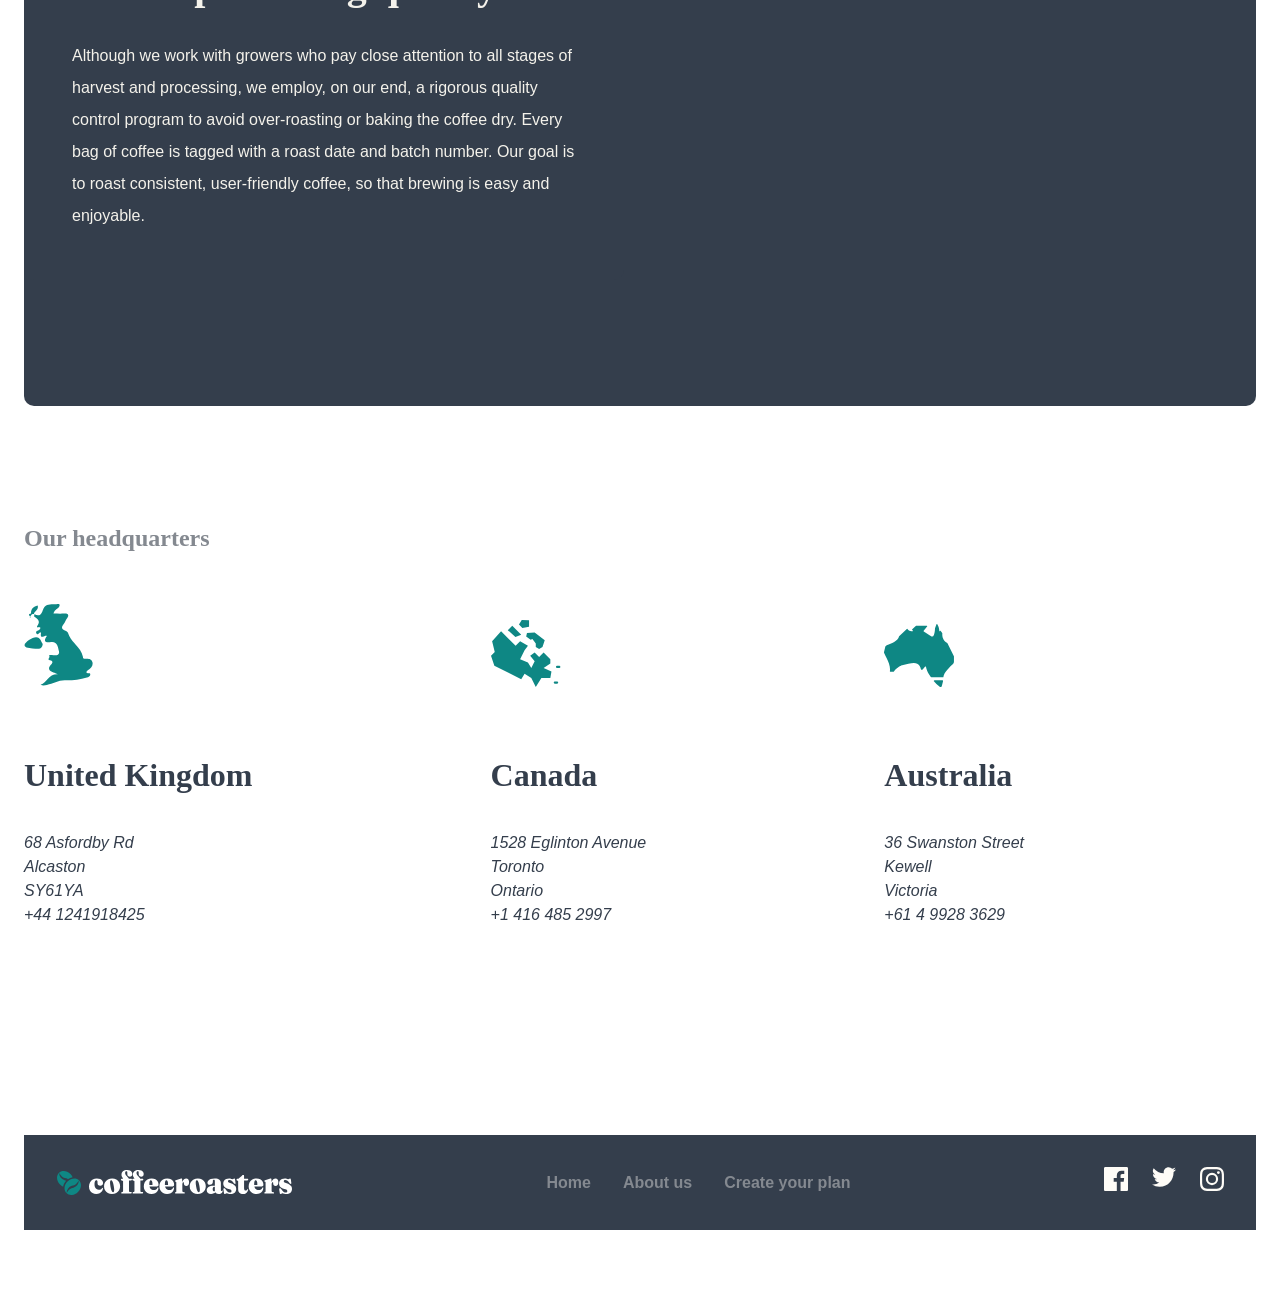
==== commit cca163f9: "Renamed home.html to index.html" ====
--- a/about.html
+++ b/about.html
@@ -11,12 +11,12 @@
     <header>
         <nav>
             <div class="logo-dropdown flex">
-                <a href="/home.html"><img class="logo-img" src="images/shared/desktop/logo.svg" alt="Company Logo"></a>
+                <a href="/index.html"><img class="logo-img" src="images/shared/desktop/logo.svg" alt="Company Logo"></a>
                 <div id="nav-dropdown" class="nav-dropdown-closed"></div>
             </div>
             <div id="nav-links" class="nav-links hidden">
                 <ul class="nav-ul">
-                    <li><a class="nav-a" href="/home.html">Home</a></li>
+                    <li><a class="nav-a" href="/index.html">Home</a></li>
                     <li><a class="nav-a" href="/about.html">About us</a></li>
                     <li><a class="nav-a" href="/plan.html">Create your plan</a></li>
                 </ul>
@@ -118,10 +118,10 @@
 
     <footer>
         <nav class="nav-footer flex bg-dark-grey-blue">
-            <a href="/home.html"><img class="footer-logo-img" src="images/shared/desktop/logo-white-text.svg" alt="Company Logo"></a>
+            <a href="/index.html"><img class="footer-logo-img" src="images/shared/desktop/logo-white-text.svg" alt="Company Logo"></a>
             <div class="nav-footer-links">
                 <ul class="nav-footer-links-ul flex">
-                    <li><a class="nav-footer-links-a" href="/home.html">Home</a></li>
+                    <li><a class="nav-footer-links-a" href="/index.html">Home</a></li>
                     <li><a class="nav-footer-links-a" href="/about.html">About us</a></li>
                     <li><a class="nav-footer-links-a" href="/plan.html">Create your plan</a></li>
                 </ul>
--- a/css/styles.css
+++ b/css/styles.css
@@ -106,7 +106,7 @@
 .container {
 	padding-inline: 1.5em;
 	margin-inline: auto;
-	max-width: 80rem;
+	max-width: 90rem;
 }
 
 .flow > *:not(:first-child) {
@@ -188,12 +188,14 @@
 
 /*Button*/
 .btn{
+    display: grid;
+    place-content: center;
    width: 217px;
    height: 56px;
    border: none;
    cursor: pointer;
    font-size: 1.125rem;
-   transition: background-color 300ms ease-in-out;
+   transition: background-color 150ms ease-in-out;
 }
 
 .btn:hover,  
@@ -211,21 +213,18 @@
 
 /*Card*/
 .card{
-    width: 228px;
-    height: 250px; 
+    width: 100%;
     padding: 1.5rem;
-    transition: background-color 300ms ease-in-out;
+    transition: background-color 150ms ease-in-out;
     cursor: pointer;
 }
 
-.card:hover,
-.card:focus{
+.card-hover:hover{
     background-color: hsl(var(--clr-pale-orange));
 }
 
 .card-active{
-    width: 228px;
-    height: 250px; 
+    width: 100%;
     padding: 1.5rem;
     color: hsl(var(--clr-light-cream));
     background-color: hsl(var(--clr-dark-cyan));
@@ -235,18 +234,27 @@
 /*Accordion Menu*/
 
 .accordion-menu{
+    text-align: left;
+    justify-content: space-between;
+    align-items: center;
+    font-size: var(--fs-400);
     cursor: pointer;
+}
+
+.arrow{
+    width: 1.25rem;
+    transition: transform 150ms ease-in-out;
 }
 
 /*Color Transition*/
 .arrow path{
-    transition: fill 300ms ease-in-out;
+    transition: fill 150ms ease-in-out;
 }
 
 /*rotate Transition*/
 .arrow-rotate{
-   transition: transform 300ms ease-in-out;
-   transform: rotate(180deg);
+    transform-origin: center;
+    transform: rotate(180deg); 
 }
 
 /*Hover Color Transition*/
@@ -260,6 +268,9 @@
     cursor: default;
 }
 
+.accordion-item-container > *:not(:first-child){
+    margin-top: 1rem;
+}
 
 /*Header - All Pages*/
 nav{
@@ -325,6 +336,14 @@
     display: none;
 }
 
+.card-hidden{
+    display: none;
+}
+
+.modal-hidden{
+    display: none;
+}
+
 
 /*Hero Section - All Pages*/
 
@@ -432,13 +451,23 @@
     align-items: center;
 }
 
+.three-item-layout-alt{
+    padding: 1rem;
+}
+
 .three-item-layout-container{
     flex-direction: column;
+    gap: 2rem;
 }
 
 .three-item-layout-item{
-    margin-top: 4rem;
-}
+    margin-bottom: 3rem;
+}
+
+.three-item-layout-item > *:not(:first-child){
+    margin-top: 2rem;
+}
+
 
 /* ------------------- */
 /*      About Layout   */
@@ -518,7 +547,56 @@
     margin-top: 15rem;
 }
 .our-headquarters-img{
+    width: 70px;
     margin: 0 auto 4rem;
+}
+
+.three-item-layout-container{
+    max-width: 400px; 
+}
+
+/* ------------------- */
+/*      Plan Layout    */
+/* ------------------- */
+.accordion-container{
+    width: 100%;
+}
+
+.plan-container{
+    margin-top: 7.5rem;
+    width: 100%;
+    text-align: left;
+}
+.plan-index{
+    display: none;
+}
+
+.plan-data-summery{
+    font-size: var(--fs-500);
+    text-align: left;
+    margin-top: 7.5rem;
+    padding: 1rem;
+}
+
+.plan-order-summery-text{
+    text-align: left;
+    font-family: var(--ff-barlow);
+    font-size: var(--fs-300);
+    font-weight: var(--fw-regular);
+    margin-bottom: 1rem;
+}
+
+.create-plan{
+    margin-top: 2.5rem;
+    margin-left: auto;
+}
+
+.btn-disabled{
+    color: #FEFCF7;
+    background-color: #E2DEDB;
+}
+.btn-disabled:hover{
+    background-color: #E2DEDB;
 }
 /*Footer - all pages*/
 
@@ -546,13 +624,62 @@
     gap: 1.5rem;
 }
 
-
-
+/* ------------------- */
+/*      Modal Layout    */
+/* ------------------- */
+.checkout-modal-transparent-bg{
+    position: fixed;
+    top: 0;
+    left: 0;
+    width: 100%;
+    height: 100%;
+    background-color: black;
+    opacity: .75;
+    z-index: 1;
+}
+.checkout-modal{
+    position: fixed;
+    top: 0;
+    left: 0;
+    right: 0;
+    bottom: 0;
+    margin: auto;
+    width: 90%;
+    height: 500px;
+    max-width: 540px;
+    z-index: 2;
+    text-align: left;
+}
+.checkout-modal-top{
+    text-align: center;
+    border-radius: 8px 8px 0 0;
+    padding: 1.5rem;
+}
+.checkout-modal-bottom{
+    border-radius: 0 0 8px 8px;
+    padding: 1.5rem;
+}
+
+.checkout-btn{
+    margin-top: 2rem;
+    margin-inline: auto;
+}
+.modal-checkout-btn-area{
+    flex-direction: column;
+}
+.total-price-p{
+    text-align: center;
+}
 
 @media(min-width: 768px){ 
     /* ------------------- */
     /*      Home Layout    */
     /* ------------------- */
+
+    .card-active{
+        width: 228px;
+        height: 250px; 
+    }
 
     /*Header*/
     nav{
@@ -593,10 +720,6 @@
         margin-top: 0;
     }
 
-    .hidden{
-        display: block;
-    }
-
     /*Main*/
 
     .home-img{
@@ -674,6 +797,10 @@
         margin-top: 7.5rem;
     }
 
+    .three-item-layout-alt{
+        padding: 4rem;
+    }
+
     .step-status-bar{
         margin-top: 3rem;
         width: 78%;
@@ -689,21 +816,26 @@
         border-radius: 50%;
         border: 2px solid hsl(var(--clr-dark-cyan));
     }
+    .step-status-circle-alt{
+        background-color: hsl(var(--clr-light-cream) 0);
+    }
         
 
     .three-item-layout-container{
         flex-direction: row;
         justify-content: space-between;
-        align-items: stretch;
-        margin-top: 3rem;
+        align-items: baseline;
+        margin-top: 0;
+        max-width: 1000px;
         
     }
     
     .three-item-layout-item{
-        padding: 1rem;
+        margin-top: 0;
         max-width: 250px;
     }
 
+    
     /* ------------------- */
     /*      About Layout   */
     /* ------------------- */
@@ -754,6 +886,48 @@
 
     .our-headquarters-img{
         margin: 0 auto 4rem 0;
+    }
+
+    /* ------------------- */
+    /*      Plan Layout    */
+    /* ------------------- */
+
+    .accordion-menu{
+        font-size: var(--fs-500);
+    }
+
+    .accordion-item-container{
+        display: flex;
+        align-items: center;
+        justify-content: space-between;
+        max-width: 730px;
+    }
+
+    .accordion-item-container > *:not(:first-child){
+        margin-top: 0;
+    }
+
+    .card{
+        width: 228px;
+        height: 250px; 
+        padding: 1.5rem;
+        transition: background-color 300ms ease-in-out;
+        cursor: pointer;
+    }
+
+    .hidden{
+        display: block;
+    }
+
+    .plan-data-summery{
+        max-width: 800px;
+        margin-inline: auto;
+        font-size: var(--fs-500);
+        padding: 3rem;
+    }
+
+    .checkout-modal{
+        width: 70%;
     }
 
     /*Footer*/
@@ -864,11 +1038,49 @@
         margin-top: 15rem;
     }
 
+    /* ------------------- */
+    /*      Plan Layout    */
+    /* ------------------- */
+
+    .plan-container{
+        font-size: var(--fs-600);
+        gap: 6rem;
+    }
+
+    .plan-index{
+        display: block;
+        width: 50%;
+        
+    }
+    .plan-index > h2{
+        transition: color 300ms;
+        display: flex;
+        gap: 2rem;
+    }
+    .plan-index > h2:hover{
+        cursor: pointer;
+        color: hsl(var(--clr-dark-grey-blue));
+    }
+    .plan-index > *:not(:last-child){
+        border-bottom: 2px solid grey;
+        padding-bottom: 1.5rem;
+    }
+
+    .plan-data-summery{
+        max-width: 100%;
+        margin-left: 38%;
+        font-size: var(--fs-500);
+        padding: 3rem;
+    }
+
+    .checkout-modal{
+        width: 50%;
+    }
+
     .nav-footer{
         flex-direction: row;
         padding: 2rem;
         align-items: center;
         margin-top: 10rem;
     }
-}
-
+}
